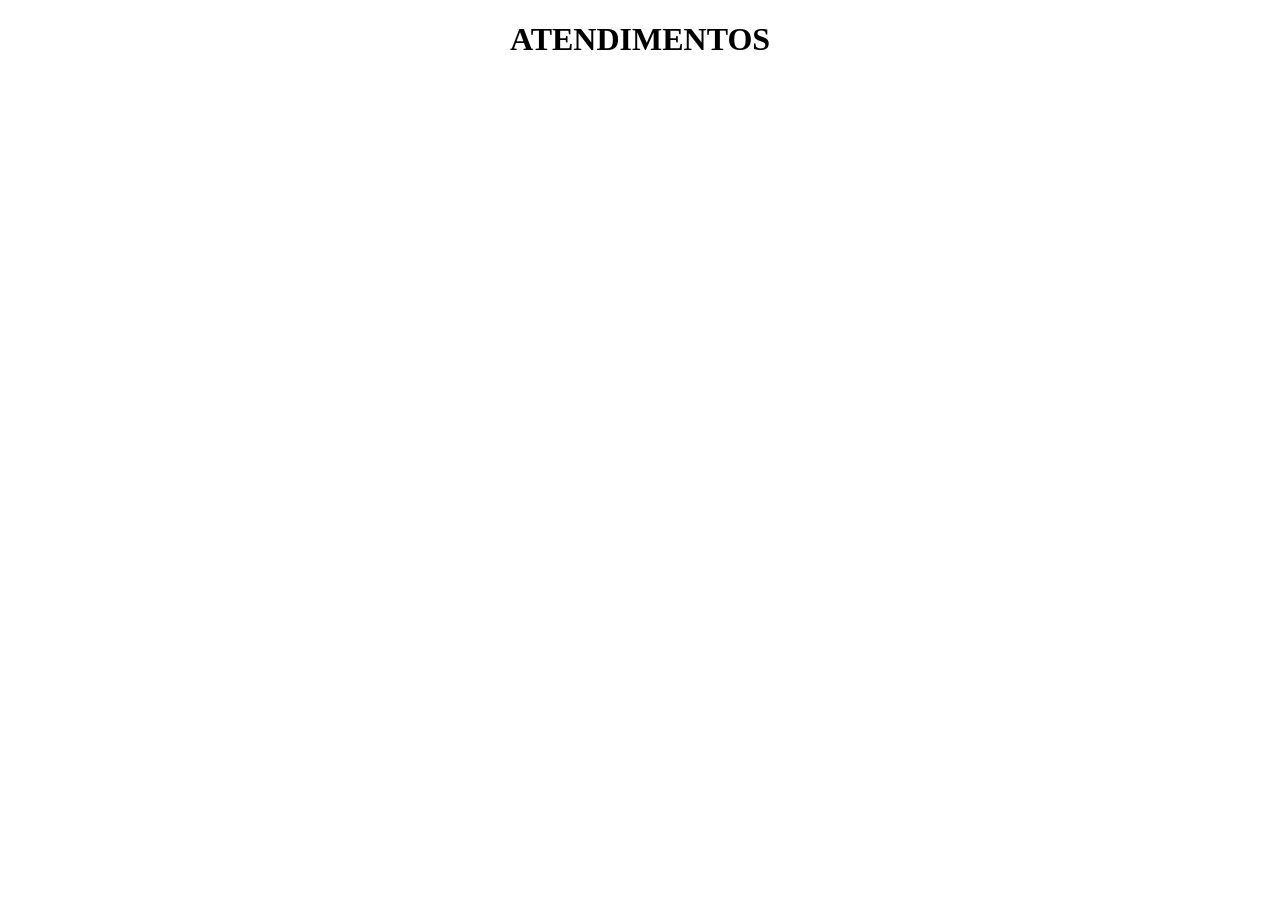
==== atendimentos/index.html @ 197e510a "inicio do desenvolvimentos das telas de FILA e ATENDIMENTOS" ====
<!DOCTYPE html>
<html lang="pt-br">
<head>
    <meta charset="UTF-8">
    <meta name="viewport" content="width=device-width, initial-scale=1.0">
    <title>Atendimentos</title>
    <link rel="stylesheet" href="style.css">
</head>
<body>
    <CENTER><h1>ATENDIMENTOS</h1></CENTER>
</body>
</html>
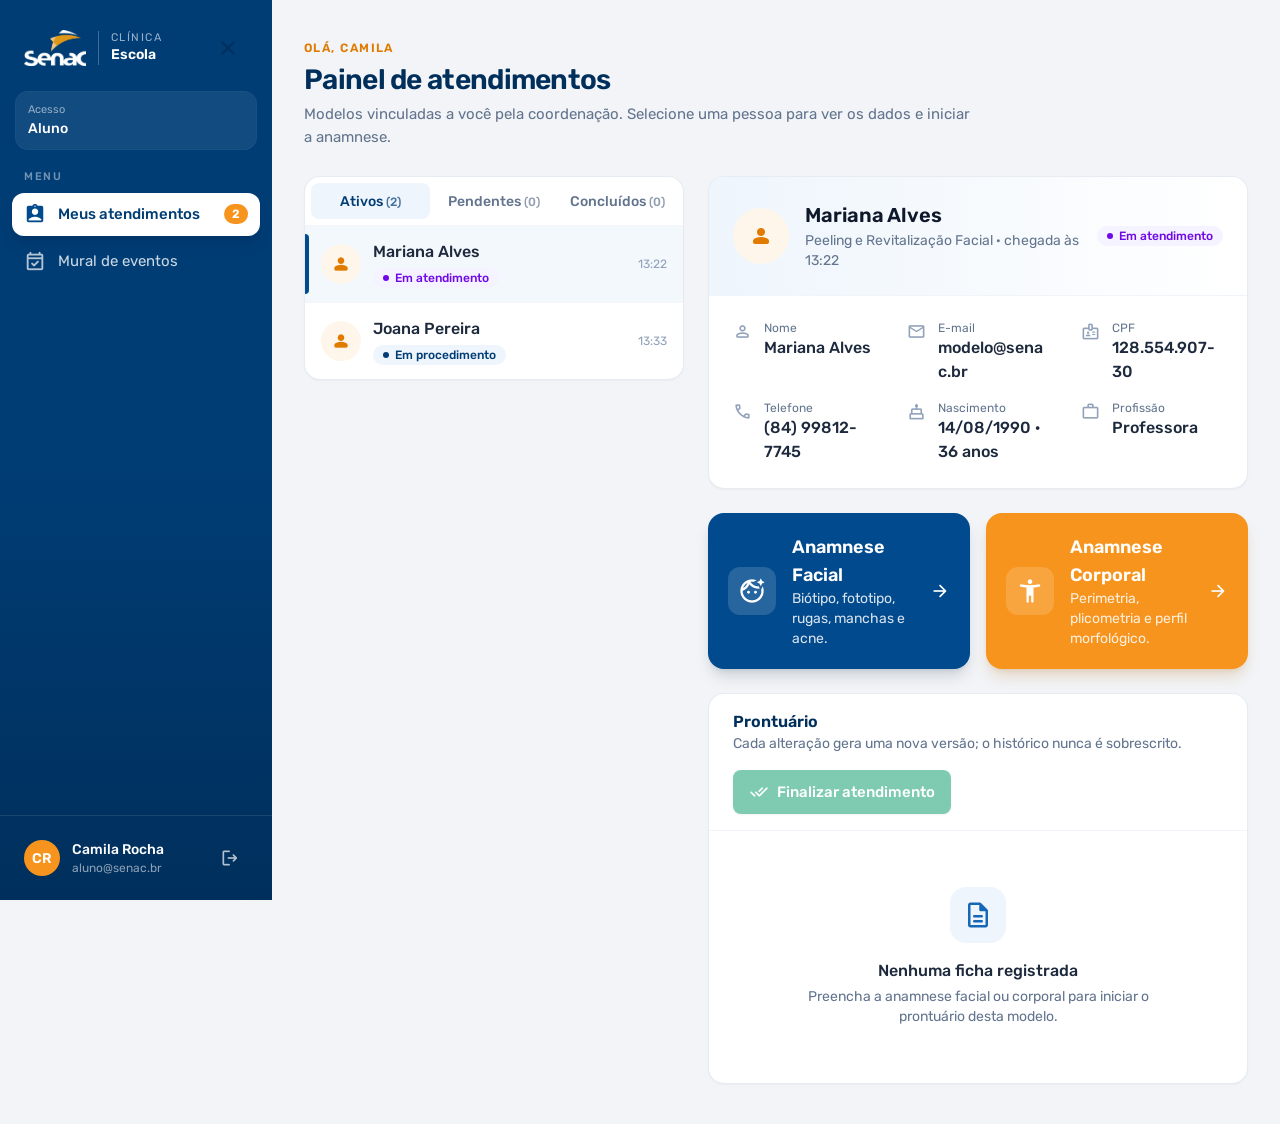
==== commit 33dad083: "feat: tela aonde os alunos vão realizar os atendimentos" ====
--- a/atendimentos/index.html
+++ b/atendimentos/index.html
@@ -1,12 +1,217 @@
 <!DOCTYPE html>
-<html lang="pt-br">
+<html lang="pt-BR">
 <head>
-    <meta charset="UTF-8">
-    <meta name="viewport" content="width=device-width, initial-scale=1.0">
-    <title>Atendimentos</title>
-    <link rel="stylesheet" href="style.css">
+  <meta charset="UTF-8">
+  <meta name="viewport" content="width=device-width, initial-scale=1.0">
+  <title>Painel de atendimentos — Clínica Escola Senac</title>
+  <link rel="preconnect" href="https://fonts.googleapis.com">
+  <link rel="preconnect" href="https://fonts.gstatic.com" crossorigin>
+  <link href="https://fonts.googleapis.com/css2?family=Rubik:wght@400;500;600&display=swap" rel="stylesheet">
+  <link href="https://fonts.googleapis.com/css2?family=Material+Symbols+Rounded:opsz,wght,FILL,GRAD@20..48,400,0..1,0" rel="stylesheet">
+  <link rel="stylesheet" href="style.css">
 </head>
 <body>
-    <CENTER><h1>ATENDIMENTOS</h1></CENTER>
+  <div class="app-shell">
+    <!-- Barra superior mobile -->
+    <header class="mobile-topbar">
+      <button type="button" class="icon-btn" id="menuToggle" aria-label="Abrir menu" aria-expanded="false" aria-controls="sidebar">
+        <span class="material-symbols-rounded">menu</span>
+      </button>
+      <div class="mobile-brand">
+        <img src="assets/senac-logo.png" alt="Senac" class="mobile-logo">
+        <span class="mobile-brand-text">Clínica Escola</span>
+      </div>
+    </header>
+
+    <!-- Backdrop do drawer mobile -->
+    <div class="sidebar-backdrop" id="sidebarBackdrop" aria-hidden="true"></div>
+
+    <!-- Sidebar -->
+    <aside class="sidebar" id="sidebar" aria-label="Menu principal">
+      <div class="sidebar-top">
+        <div class="brand">
+          <img src="assets/senac-logo.png" alt="Senac" class="brand-logo">
+          <div class="brand-divider">
+            <span class="brand-kicker">Clínica</span>
+            <span class="brand-title">Escola</span>
+          </div>
+          <button type="button" class="icon-btn sidebar-close" id="menuClose" aria-label="Fechar menu">
+            <span class="material-symbols-rounded">close</span>
+          </button>
+        </div>
+
+        <div class="access-box">
+          <span class="access-label">Acesso</span>
+          <span class="access-role">Aluno</span>
+        </div>
+
+        <p class="menu-heading">Menu</p>
+
+        <nav class="nav-list">
+          <a href="#" class="nav-link is-active" aria-current="page">
+            <span class="material-symbols-rounded icon-filled">assignment_ind</span>
+            <span class="nav-text">Meus atendimentos</span>
+            <span class="nav-badge" id="sidebarActiveBadge">2</span>
+          </a>
+          <a href="#" class="nav-link">
+            <span class="material-symbols-rounded">event_available</span>
+            <span class="nav-text">Mural de eventos</span>
+          </a>
+        </nav>
+      </div>
+
+      <div class="sidebar-footer">
+        <div class="user-card">
+          <div class="user-monogram" aria-hidden="true">CR</div>
+          <div class="user-info">
+            <p class="user-name" title="Camila Rocha">Camila Rocha</p>
+            <p class="user-email">aluno@senac.br</p>
+          </div>
+          <button type="button" class="logout-btn" title="Sair" aria-label="Sair">
+            <span class="material-symbols-rounded">logout</span>
+          </button>
+        </div>
+      </div>
+    </aside>
+
+    <!-- Conteúdo principal -->
+    <main class="main-content">
+      <div class="content-container">
+        <section class="page-header">
+          <p class="page-eyebrow">Olá, Camila</p>
+          <h1 class="page-title">Painel de atendimentos</h1>
+          <p class="page-subtitle">
+            Modelos vinculadas a você pela coordenação. Selecione uma pessoa para ver os dados e iniciar a anamnese.
+          </p>
+        </section>
+
+        <section class="workspace-grid">
+          <!-- Coluna esquerda: lista de modelos -->
+          <div class="card patient-list-card">
+            <div class="tabs-bar" role="tablist" aria-label="Filtrar atendimentos">
+              <button type="button" class="tab-btn is-active" data-tab="active" role="tab" aria-selected="true">
+                Ativos <span class="tab-count" id="tabCountActive">(2)</span>
+              </button>
+              <button type="button" class="tab-btn" data-tab="pending" role="tab" aria-selected="false">
+                Pendentes <span class="tab-count" id="tabCountPending">(0)</span>
+              </button>
+              <button type="button" class="tab-btn" data-tab="completed" role="tab" aria-selected="false">
+                Concluídos <span class="tab-count" id="tabCountCompleted">(0)</span>
+              </button>
+            </div>
+
+            <ul class="patient-list" id="patientList"></ul>
+          </div>
+
+          <!-- Coluna direita: detalhes + anamnese + prontuário -->
+          <div class="detail-column" id="detailColumn">
+            <!-- Ficha do paciente -->
+            <section class="card patient-detail-card">
+              <header class="patient-detail-header">
+                <div class="patient-detail-avatar" aria-hidden="true">
+                  <span class="material-symbols-rounded icon-filled">person</span>
+                </div>
+                <div class="patient-detail-title-wrap">
+                  <h2 class="patient-detail-name" id="detailName">—</h2>
+                  <p class="patient-detail-sub" id="detailSubtitle">—</p>
+                </div>
+                <span class="status-badge" id="detailStatusBadge"></span>
+              </header>
+
+              <dl class="patient-meta-grid">
+                <div class="meta-item">
+                  <span class="material-symbols-rounded meta-icon" aria-hidden="true">person</span>
+                  <div>
+                    <dt>Nome</dt>
+                    <dd id="metaName">—</dd>
+                  </div>
+                </div>
+                <div class="meta-item">
+                  <span class="material-symbols-rounded meta-icon" aria-hidden="true">mail</span>
+                  <div>
+                    <dt>E-mail</dt>
+                    <dd id="metaEmail">—</dd>
+                  </div>
+                </div>
+                <div class="meta-item">
+                  <span class="material-symbols-rounded meta-icon" aria-hidden="true">badge</span>
+                  <div>
+                    <dt>CPF</dt>
+                    <dd id="metaCpf">—</dd>
+                  </div>
+                </div>
+                <div class="meta-item">
+                  <span class="material-symbols-rounded meta-icon" aria-hidden="true">call</span>
+                  <div>
+                    <dt>Telefone</dt>
+                    <dd id="metaPhone">—</dd>
+                  </div>
+                </div>
+                <div class="meta-item">
+                  <span class="material-symbols-rounded meta-icon" aria-hidden="true">cake</span>
+                  <div>
+                    <dt>Nascimento</dt>
+                    <dd id="metaBirth">—</dd>
+                  </div>
+                </div>
+                <div class="meta-item">
+                  <span class="material-symbols-rounded meta-icon" aria-hidden="true">work</span>
+                  <div>
+                    <dt>Profissão</dt>
+                    <dd id="metaJob">—</dd>
+                  </div>
+                </div>
+              </dl>
+            </section>
+
+            <!-- Botões de Anamnese -->
+            <section class="anamnese-grid">
+              <a href="../anamnese-facial/index.html" class="anamnese-card anamnese-card--blue" id="btnFacial">
+                <span class="anamnese-icon">
+                  <span class="material-symbols-rounded">face_retouching_natural</span>
+                </span>
+                <span class="anamnese-text">
+                  <span class="anamnese-title">Anamnese Facial</span>
+                  <span class="anamnese-desc">Biótipo, fototipo, rugas, manchas e acne.</span>
+                </span>
+                <span class="material-symbols-rounded anamnese-arrow" aria-hidden="true">arrow_forward</span>
+              </a>
+
+              <a href="../anamnese-corporal/index.html" class="anamnese-card anamnese-card--orange" id="btnCorporal">
+                <span class="anamnese-icon">
+                  <span class="material-symbols-rounded">accessibility_new</span>
+                </span>
+                <span class="anamnese-text">
+                  <span class="anamnese-title">Anamnese Corporal</span>
+                  <span class="anamnese-desc">Perimetria, plicometria e perfil morfológico.</span>
+                </span>
+                <span class="material-symbols-rounded anamnese-arrow" aria-hidden="true">arrow_forward</span>
+              </a>
+            </section>
+
+            <!-- Prontuário -->
+            <section class="card prontuario-card">
+              <header class="prontuario-header">
+                <div>
+                  <h3 class="prontuario-title">Prontuário</h3>
+                  <p class="prontuario-subtitle">
+                    Cada alteração gera uma nova versão; o histórico nunca é sobrescrito.
+                  </p>
+                </div>
+                <button type="button" class="btn-success" id="finishBtn" disabled>
+                  <span class="material-symbols-rounded">done_all</span>
+                  <span>Finalizar atendimento</span>
+                </button>
+              </header>
+
+              <div class="prontuario-body" id="prontuarioBody"></div>
+            </section>
+          </div>
+        </section>
+      </div>
+    </main>
+  </div>
+
+  <script src="script.js"></script>
 </body>
-</html>+</html>
--- a/atendimentos/style.css
+++ b/atendimentos/style.css
@@ -0,0 +1,935 @@
+*,
+*::before,
+*::after {
+  box-sizing: border-box;
+  margin: 0;
+  padding: 0;
+}
+
+:root {
+  --bg-page: #f2f4f7;
+  --surface: #ffffff;
+  --navy-900: #002f5c;
+  --navy-800: #003d75;
+  --navy-700: #004a8d;
+  --orange-500: #f7941d;
+  --orange-600: #e07b00;
+  --text-primary: #1d293d;
+  --text-muted: #62748e;
+  --text-subtle: #90a1b9;
+}
+
+html,
+body {
+  min-height: 100%;
+  font-family: 'Rubik', -apple-system, BlinkMacSystemFont, 'Segoe UI', sans-serif;
+  background-color: var(--bg-page);
+  color: var(--text-primary);
+  -webkit-font-smoothing: antialiased;
+}
+
+button,
+input,
+textarea {
+  font-family: inherit;
+}
+
+.material-symbols-rounded {
+  font-variation-settings: 'FILL' 0, 'wght' 400, 'GRAD' 0, 'opsz' 24;
+  user-select: none;
+  line-height: 1;
+}
+
+.material-symbols-rounded.icon-filled {
+  font-variation-settings: 'FILL' 1, 'wght' 400, 'GRAD' 0, 'opsz' 24;
+}
+
+.app-shell {
+  display: flex;
+  min-height: 100vh;
+}
+
+.mobile-topbar {
+  display: none;
+}
+
+.sidebar-backdrop {
+  display: none;
+}
+
+/* Sidebar */
+.sidebar {
+  position: fixed;
+  top: 0;
+  left: 0;
+  bottom: 0;
+  width: 272px;
+  display: flex;
+  flex-direction: column;
+  justify-content: space-between;
+  background-image: linear-gradient(180deg, #003d75 0%, #003d75 50%, #002f5c 100%);
+  z-index: 40;
+}
+
+.sidebar-top {
+  display: flex;
+  flex-direction: column;
+}
+
+.brand {
+  display: flex;
+  align-items: center;
+  gap: 12px;
+  padding: 28px 24px 24px;
+}
+
+.brand-logo {
+  height: 36px;
+  width: 61.55px;
+  object-fit: cover;
+  flex-shrink: 0;
+}
+
+.brand-divider {
+  display: flex;
+  flex-direction: column;
+  padding-left: 12px;
+  border-left: 1px solid rgba(255, 255, 255, 0.25);
+}
+
+.brand-kicker {
+  font-size: 11px;
+  line-height: 13.75px;
+  letter-spacing: 1.54px;
+  text-transform: uppercase;
+  color: rgba(255, 255, 255, 0.6);
+}
+
+.brand-title {
+  font-size: 14px;
+  font-weight: 600;
+  line-height: 20px;
+  color: #ffffff;
+}
+
+.sidebar-close {
+  display: none;
+  margin-left: auto;
+  color: rgba(255, 255, 255, 0.8);
+}
+
+.access-box {
+  margin: 0 16px 20px;
+  padding: 10px 12px;
+  border-radius: 12px;
+  background: rgba(255, 255, 255, 0.07);
+  box-shadow: 0 0 0 1px rgba(255, 255, 255, 0.1);
+  display: flex;
+  flex-direction: column;
+}
+
+.access-label {
+  font-size: 11px;
+  line-height: 16.5px;
+  color: rgba(255, 255, 255, 0.55);
+}
+
+.access-role {
+  font-size: 14px;
+  font-weight: 500;
+  line-height: 20px;
+  color: #ffffff;
+}
+
+.menu-heading {
+  padding: 0 24px 8px;
+  font-size: 11px;
+  font-weight: 500;
+  line-height: 16.5px;
+  letter-spacing: 1.54px;
+  text-transform: uppercase;
+  color: rgba(255, 255, 255, 0.45);
+}
+
+.nav-list {
+  display: flex;
+  flex-direction: column;
+  gap: 4px;
+  padding: 0 12px;
+}
+
+.nav-link {
+  display: flex;
+  align-items: center;
+  gap: 12px;
+  padding: 10px 12px;
+  border-radius: 12px;
+  text-decoration: none;
+  font-size: 15px;
+  line-height: 22.5px;
+  color: rgba(255, 255, 255, 0.8);
+  transition: background-color 0.15s ease, color 0.15s ease;
+}
+
+.nav-link .material-symbols-rounded {
+  font-size: 22px;
+  color: rgba(255, 255, 255, 0.7);
+}
+
+.nav-link:hover:not(.is-active) {
+  background: rgba(255, 255, 255, 0.08);
+  color: #ffffff;
+}
+
+.nav-link.is-active {
+  background: #ffffff;
+  color: var(--navy-800);
+  font-weight: 500;
+  box-shadow: 0 10px 15px -3px rgba(0, 32, 63, 0.2), 0 4px 6px -4px rgba(0, 32, 63, 0.2);
+}
+
+.nav-link.is-active .material-symbols-rounded {
+  color: var(--navy-700);
+}
+
+.nav-text {
+  flex: 1;
+  min-width: 0;
+  white-space: nowrap;
+  overflow: hidden;
+  text-overflow: ellipsis;
+}
+
+.nav-badge {
+  min-width: 24px;
+  padding: 2px 6px;
+  border-radius: 9999px;
+  background: var(--orange-500);
+  color: #ffffff;
+  font-size: 12px;
+  font-weight: 600;
+  line-height: 16px;
+  text-align: center;
+}
+
+.sidebar-footer {
+  border-top: 1px solid rgba(255, 255, 255, 0.1);
+  padding: 16px;
+}
+
+.user-card {
+  display: flex;
+  align-items: center;
+  gap: 12px;
+  padding: 8px;
+  border-radius: 12px;
+}
+
+.user-monogram {
+  width: 36px;
+  height: 36px;
+  border-radius: 9999px;
+  background: var(--orange-500);
+  color: #ffffff;
+  display: flex;
+  align-items: center;
+  justify-content: center;
+  font-size: 14px;
+  font-weight: 600;
+  flex-shrink: 0;
+}
+
+.user-info {
+  flex: 1;
+  min-width: 0;
+}
+
+.user-name {
+  font-size: 14px;
+  font-weight: 500;
+  line-height: 20px;
+  color: #ffffff;
+  white-space: nowrap;
+  overflow: hidden;
+  text-overflow: ellipsis;
+}
+
+.user-email {
+  font-size: 12px;
+  line-height: 16px;
+  color: rgba(255, 255, 255, 0.55);
+  white-space: nowrap;
+  overflow: hidden;
+  text-overflow: ellipsis;
+}
+
+.logout-btn {
+  width: 36px;
+  height: 36px;
+  border: none;
+  border-radius: 8px;
+  background: transparent;
+  color: rgba(255, 255, 255, 0.7);
+  display: flex;
+  align-items: center;
+  justify-content: center;
+  cursor: pointer;
+  flex-shrink: 0;
+}
+
+.logout-btn .material-symbols-rounded {
+  font-size: 20px;
+}
+
+.logout-btn:hover {
+  background: rgba(255, 255, 255, 0.1);
+  color: #ffffff;
+}
+
+/* Conteúdo principal */
+.main-content {
+  flex: 1;
+  margin-left: 272px;
+  min-width: 0;
+}
+
+.content-container {
+  max-width: 1240px;
+  margin: 0 auto;
+  padding: 40px 32px;
+}
+
+.page-eyebrow {
+  font-size: 12px;
+  font-weight: 600;
+  line-height: 16px;
+  letter-spacing: 1.44px;
+  text-transform: uppercase;
+  color: var(--orange-600);
+}
+
+.page-title {
+  padding-top: 6px;
+  font-size: 28px;
+  font-weight: 600;
+  line-height: 35px;
+  letter-spacing: -0.7px;
+  color: var(--navy-900);
+}
+
+.page-subtitle {
+  padding-top: 6px;
+  max-width: 672px;
+  font-size: 15px;
+  line-height: 22.5px;
+  color: var(--text-muted);
+}
+
+/* Grid de 2 colunas */
+.workspace-grid {
+  margin-top: 28px;
+  display: grid;
+  grid-template-columns: 380px minmax(0, 1fr);
+  gap: 24px;
+  align-items: start;
+}
+
+.card {
+  background: var(--surface);
+  border: 1px solid rgba(226, 232, 240, 0.8);
+  border-radius: 16px;
+  box-shadow: 0 1px 2px rgba(16, 24, 40, 0.04);
+}
+
+/* Lista esquerda */
+.patient-list-card {
+  overflow: hidden;
+}
+
+.tabs-bar {
+  display: grid;
+  grid-template-columns: repeat(3, minmax(0, 1fr));
+  gap: 4px;
+  padding: 6px;
+  border-bottom: 1px solid #f1f5f9;
+}
+
+.tab-btn {
+  height: 36px;
+  border: none;
+  border-radius: 8px;
+  background: transparent;
+  color: var(--text-muted);
+  font-size: 14px;
+  font-weight: 500;
+  cursor: pointer;
+  transition: background-color 0.15s ease, color 0.15s ease;
+}
+
+.tab-btn.is-active {
+  background: #eef5fc;
+  color: var(--navy-800);
+}
+
+.tab-count {
+  font-size: 12px;
+  opacity: 0.7;
+}
+
+.patient-list {
+  list-style: none;
+  max-height: 560px;
+  overflow-y: auto;
+}
+
+.patient-item + .patient-item {
+  border-top: 1px solid #f1f5f9;
+}
+
+.patient-item-btn {
+  position: relative;
+  width: 100%;
+  border: none;
+  background: transparent;
+  padding: 14px 16px;
+  display: flex;
+  align-items: center;
+  gap: 12px;
+  text-align: left;
+  cursor: pointer;
+  transition: background-color 0.15s ease;
+}
+
+.patient-item-btn:hover {
+  background: #f8fafc;
+}
+
+.patient-item-btn.is-selected {
+  background: rgba(238, 245, 252, 0.7);
+}
+
+.patient-item-btn.is-selected::before {
+  content: '';
+  position: absolute;
+  left: 0;
+  top: 8px;
+  bottom: 8px;
+  width: 4px;
+  border-radius: 0 9999px 9999px 0;
+  background: var(--navy-700);
+}
+
+.patient-avatar {
+  width: 40px;
+  height: 40px;
+  border-radius: 9999px;
+  background: #fff6eb;
+  color: var(--orange-600);
+  display: flex;
+  align-items: center;
+  justify-content: center;
+  flex-shrink: 0;
+}
+
+.patient-avatar .material-symbols-rounded {
+  font-size: 20px;
+}
+
+.patient-item-body {
+  flex: 1;
+  min-width: 0;
+  display: flex;
+  flex-direction: column;
+  gap: 4px;
+}
+
+.patient-item-name {
+  font-size: 16px;
+  font-weight: 500;
+  line-height: 24px;
+  color: var(--text-primary);
+  white-space: nowrap;
+  overflow: hidden;
+  text-overflow: ellipsis;
+}
+
+.patient-item-time {
+  font-size: 12px;
+  line-height: 16px;
+  color: var(--text-subtle);
+  flex-shrink: 0;
+}
+
+.list-empty {
+  padding: 32px 16px;
+  text-align: center;
+  font-size: 14px;
+  color: var(--text-muted);
+}
+
+/* Badges de status */
+.status-badge {
+  display: inline-flex;
+  align-items: center;
+  gap: 6px;
+  width: fit-content;
+  padding: 2px 10px;
+  border-radius: 9999px;
+  font-size: 12px;
+  font-weight: 500;
+  line-height: 16px;
+  white-space: nowrap;
+}
+
+.status-dot {
+  width: 6px;
+  height: 6px;
+  border-radius: 9999px;
+  flex-shrink: 0;
+}
+
+.status-badge--in-service {
+  background: #f5f3ff;
+  color: #7008e7;
+}
+.status-badge--in-service .status-dot {
+  background: #7008e7;
+}
+
+.status-badge--in-procedure {
+  background: #eef5fc;
+  color: var(--navy-800);
+}
+.status-badge--in-procedure .status-dot {
+  background: var(--navy-800);
+}
+
+.status-badge--waiting-confirmation {
+  background: #fff6eb;
+  color: #b46200;
+}
+.status-badge--waiting-confirmation .status-dot {
+  background: #b46200;
+}
+
+.status-badge--pending-validation {
+  background: #eef2ff;
+  color: #3730a3;
+}
+.status-badge--pending-validation .status-dot {
+  background: #3730a3;
+}
+
+.status-badge--completed {
+  background: #ecfdf5;
+  color: #009966;
+}
+.status-badge--completed .status-dot {
+  background: #009966;
+}
+
+/* Coluna direita */
+.detail-column {
+  display: flex;
+  flex-direction: column;
+  gap: 24px;
+}
+
+.patient-detail-card {
+  overflow: hidden;
+}
+
+.patient-detail-header {
+  display: flex;
+  align-items: center;
+  gap: 16px;
+  padding: 24px;
+  border-bottom: 1px solid #f1f5f9;
+  background-image: linear-gradient(90deg, #eef5fc 0%, #ffffff 100%);
+}
+
+.patient-detail-avatar {
+  width: 56px;
+  height: 56px;
+  border-radius: 9999px;
+  background: #fff6eb;
+  color: var(--orange-600);
+  display: flex;
+  align-items: center;
+  justify-content: center;
+  flex-shrink: 0;
+}
+
+.patient-detail-avatar .material-symbols-rounded {
+  font-size: 24px;
+}
+
+.patient-detail-title-wrap {
+  flex: 1;
+  min-width: 0;
+}
+
+.patient-detail-name {
+  font-size: 20px;
+  font-weight: 600;
+  line-height: 28px;
+  color: #0f172b;
+}
+
+.patient-detail-sub {
+  padding-top: 2px;
+  font-size: 14px;
+  line-height: 20px;
+  color: var(--text-muted);
+}
+
+.patient-meta-grid {
+  display: grid;
+  grid-template-columns: repeat(3, minmax(0, 1fr));
+  gap: 16px 32px;
+  padding: 24px;
+}
+
+.meta-item {
+  display: flex;
+  align-items: flex-start;
+  gap: 12px;
+  min-width: 0;
+}
+
+.meta-icon {
+  padding-top: 2px;
+  font-size: 19px;
+  color: var(--text-subtle);
+  flex-shrink: 0;
+}
+
+.meta-item dt {
+  font-size: 12px;
+  line-height: 16px;
+  color: var(--text-muted);
+}
+
+.meta-item dd {
+  font-size: 16px;
+  font-weight: 500;
+  line-height: 24px;
+  color: var(--text-primary);
+  word-break: break-word;
+}
+
+/* Botões de Anamnese */
+.anamnese-grid {
+  display: grid;
+  grid-template-columns: repeat(2, minmax(0, 1fr));
+  gap: 16px;
+}
+
+.anamnese-card {
+  border: none;
+  border-radius: 16px;
+  padding: 20px;
+  display: flex;
+  align-items: center;
+  gap: 16px;
+  text-align: left;
+  text-decoration: none;
+  color: #ffffff;
+  cursor: pointer;
+  transition: transform 0.15s ease, filter 0.15s ease;
+}
+
+.anamnese-card:hover {
+  filter: brightness(1.04);
+  transform: translateY(-1px);
+}
+
+.anamnese-card--blue {
+  background: var(--navy-700);
+  box-shadow: 0 10px 15px -3px rgba(0, 32, 63, 0.15), 0 4px 6px -4px rgba(0, 32, 63, 0.15);
+}
+
+.anamnese-card--orange {
+  background: var(--orange-500);
+  box-shadow: 0 10px 15px -3px rgba(180, 98, 0, 0.2), 0 4px 6px -4px rgba(180, 98, 0, 0.2);
+}
+
+.anamnese-icon {
+  width: 48px;
+  height: 48px;
+  border-radius: 12px;
+  background: rgba(255, 255, 255, 0.15);
+  display: flex;
+  align-items: center;
+  justify-content: center;
+  flex-shrink: 0;
+}
+
+.anamnese-icon .material-symbols-rounded {
+  font-size: 28px;
+}
+
+.anamnese-text {
+  flex: 1;
+  min-width: 0;
+  display: flex;
+  flex-direction: column;
+}
+
+.anamnese-title {
+  font-size: 18px;
+  font-weight: 600;
+  line-height: 28px;
+}
+
+.anamnese-desc {
+  font-size: 14px;
+  line-height: 20px;
+  color: rgba(255, 255, 255, 0.85);
+}
+
+.anamnese-arrow {
+  font-size: 20px;
+  flex-shrink: 0;
+}
+
+/* Prontuário */
+.prontuario-header {
+  display: flex;
+  align-items: center;
+  justify-content: space-between;
+  gap: 16px;
+  flex-wrap: wrap;
+  padding: 16px 24px;
+  border-bottom: 1px solid #f1f5f9;
+}
+
+.prontuario-title {
+  font-size: 16px;
+  font-weight: 600;
+  line-height: 24px;
+  color: var(--navy-900);
+}
+
+.prontuario-subtitle {
+  font-size: 14px;
+  line-height: 20px;
+  color: var(--text-muted);
+}
+
+.btn-success {
+  height: 44px;
+  padding: 0 16px;
+  border: none;
+  border-radius: 8px;
+  background: #009966;
+  color: #ffffff;
+  font-size: 15px;
+  font-weight: 500;
+  line-height: 22.5px;
+  box-shadow: 0 1px 2px rgba(0, 0, 0, 0.1);
+  display: inline-flex;
+  align-items: center;
+  gap: 8px;
+  cursor: pointer;
+  transition: opacity 0.15s ease, background-color 0.15s ease;
+}
+
+.btn-success .material-symbols-rounded {
+  font-size: 20px;
+}
+
+.btn-success:hover:not(:disabled) {
+  background: #008055;
+}
+
+.btn-success:disabled {
+  opacity: 0.5;
+  cursor: not-allowed;
+}
+
+.prontuario-empty {
+  display: flex;
+  flex-direction: column;
+  align-items: center;
+  justify-content: center;
+  text-align: center;
+  padding: 56px 24px;
+}
+
+.empty-icon-box {
+  width: 56px;
+  height: 56px;
+  border-radius: 16px;
+  background: #eef5fc;
+  color: #1667b6;
+  display: flex;
+  align-items: center;
+  justify-content: center;
+  margin-bottom: 16px;
+}
+
+.empty-icon-box .material-symbols-rounded {
+  font-size: 30px;
+}
+
+.empty-title {
+  font-size: 16px;
+  font-weight: 500;
+  line-height: 24px;
+  color: var(--text-primary);
+}
+
+.empty-desc {
+  margin-top: 4px;
+  max-width: 384px;
+  font-size: 14px;
+  line-height: 20px;
+  color: var(--text-muted);
+}
+
+.records-list {
+  list-style: none;
+  padding: 16px 24px;
+  display: flex;
+  flex-direction: column;
+  gap: 12px;
+}
+
+.record-item {
+  border: 1px solid #e2e8f0;
+  border-radius: 12px;
+  padding: 14px 16px;
+  background: #f8fafc;
+}
+
+.record-top {
+  display: flex;
+  align-items: center;
+  justify-content: space-between;
+  gap: 8px;
+}
+
+.record-type {
+  font-size: 14px;
+  font-weight: 600;
+  color: var(--navy-900);
+}
+
+.record-meta {
+  font-size: 12px;
+  color: var(--text-muted);
+}
+
+.record-procedure {
+  margin-top: 6px;
+  font-size: 14px;
+  font-weight: 500;
+  color: var(--text-primary);
+}
+
+.record-notes {
+  margin-top: 4px;
+  font-size: 14px;
+  line-height: 20px;
+  color: #45556c;
+}
+
+.icon-btn {
+  width: 40px;
+  height: 40px;
+  border: none;
+  border-radius: 8px;
+  background: transparent;
+  color: var(--navy-900);
+  display: inline-flex;
+  align-items: center;
+  justify-content: center;
+  cursor: pointer;
+}
+
+/* Responsividade */
+@media (max-width: 1120px) {
+  .workspace-grid {
+    grid-template-columns: 1fr;
+  }
+}
+
+@media (max-width: 900px) {
+  .app-shell {
+    flex-direction: column;
+  }
+
+  .mobile-topbar {
+    display: flex;
+    align-items: center;
+    gap: 12px;
+    padding: 12px 16px;
+    background: var(--navy-800);
+    color: #ffffff;
+    position: sticky;
+    top: 0;
+    z-index: 30;
+  }
+
+  .mobile-topbar .icon-btn {
+    color: #ffffff;
+  }
+
+  .mobile-brand {
+    display: flex;
+    align-items: center;
+    gap: 10px;
+  }
+
+  .mobile-logo {
+    height: 26px;
+    width: auto;
+  }
+
+  .mobile-brand-text {
+    font-size: 14px;
+    font-weight: 600;
+  }
+
+  .sidebar {
+    transform: translateX(-100%);
+    transition: transform 0.22s ease;
+    box-shadow: 0 20px 40px rgba(0, 0, 0, 0.3);
+  }
+
+  .sidebar.is-open {
+    transform: translateX(0);
+  }
+
+  .sidebar-close {
+    display: inline-flex;
+  }
+
+  .sidebar-backdrop.is-open {
+    display: block;
+    position: fixed;
+    inset: 0;
+    background: rgba(15, 23, 42, 0.45);
+    z-index: 35;
+  }
+
+  .main-content {
+    margin-left: 0;
+  }
+
+  .content-container {
+    padding: 24px 16px;
+  }
+}
+
+@media (max-width: 640px) {
+  .patient-meta-grid,
+  .anamnese-grid {
+    grid-template-columns: 1fr;
+  }
+
+  .patient-detail-header {
+    flex-wrap: wrap;
+  }
+}
